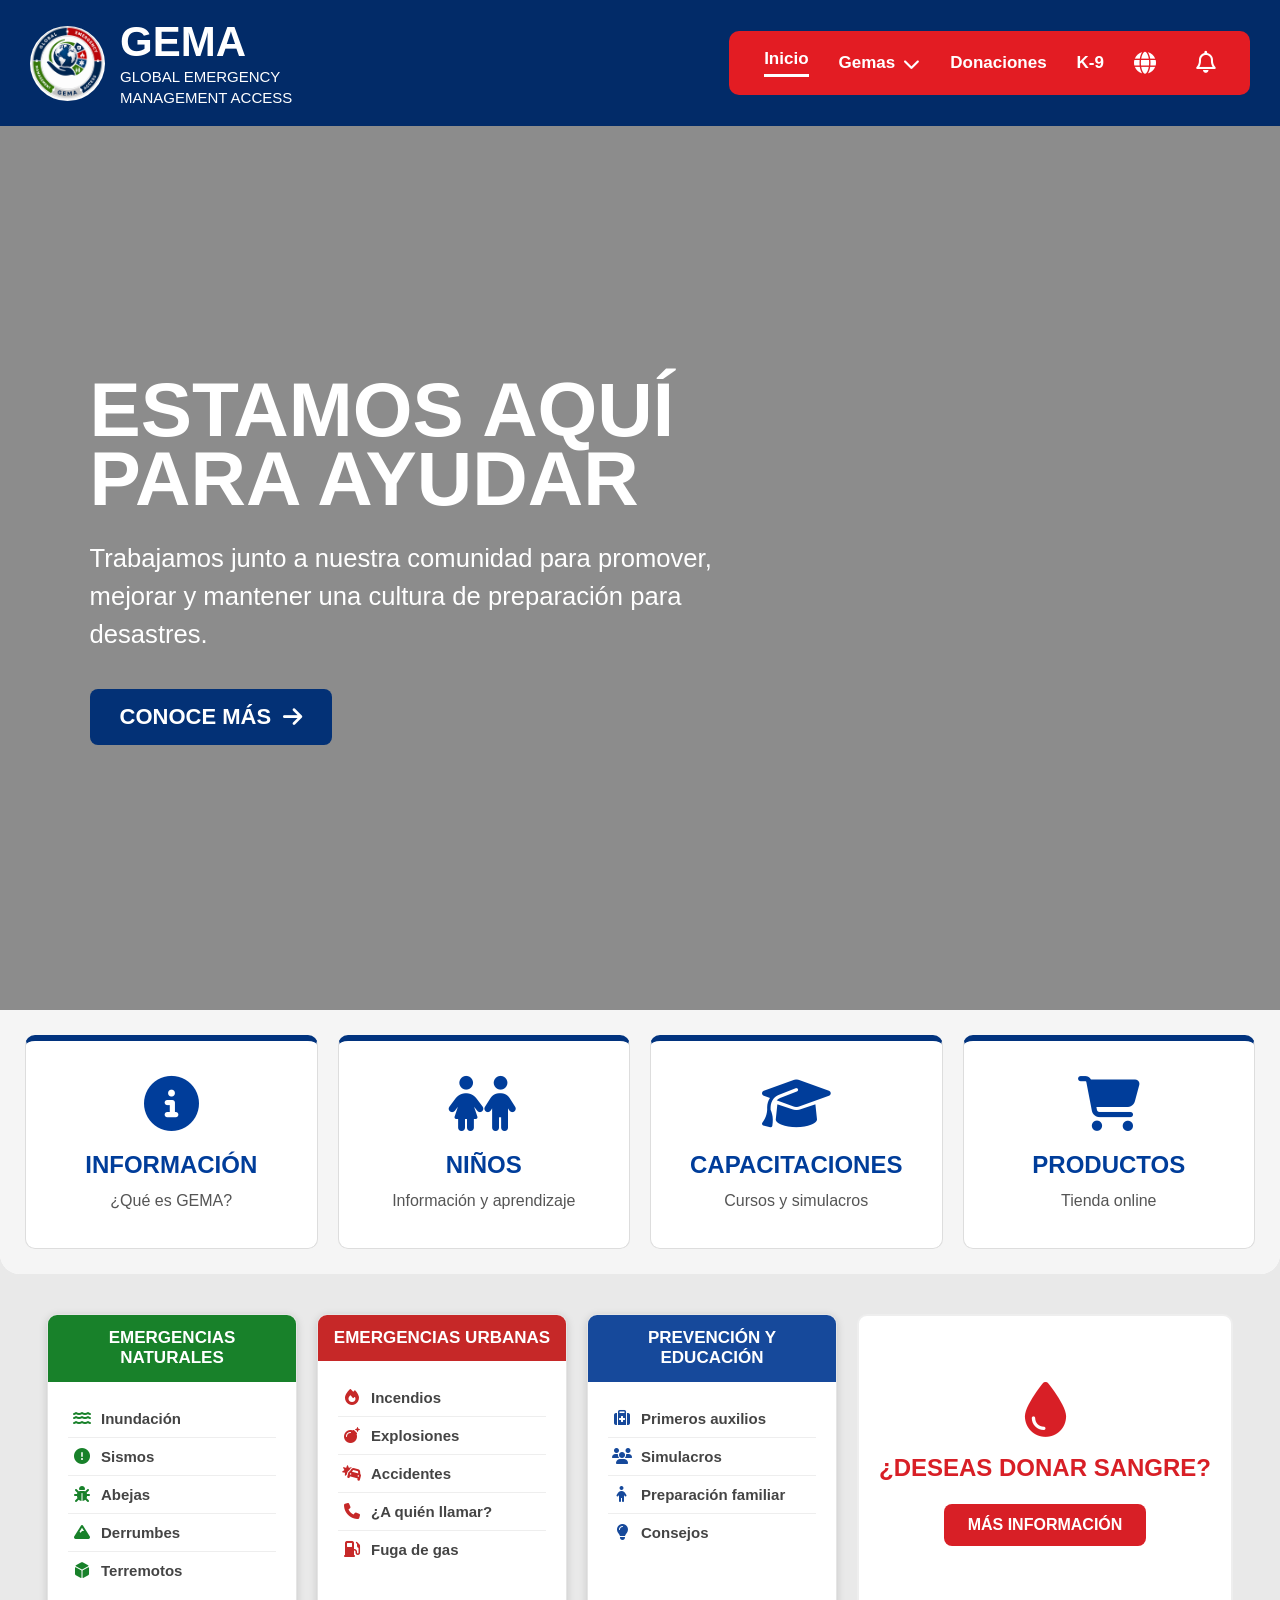
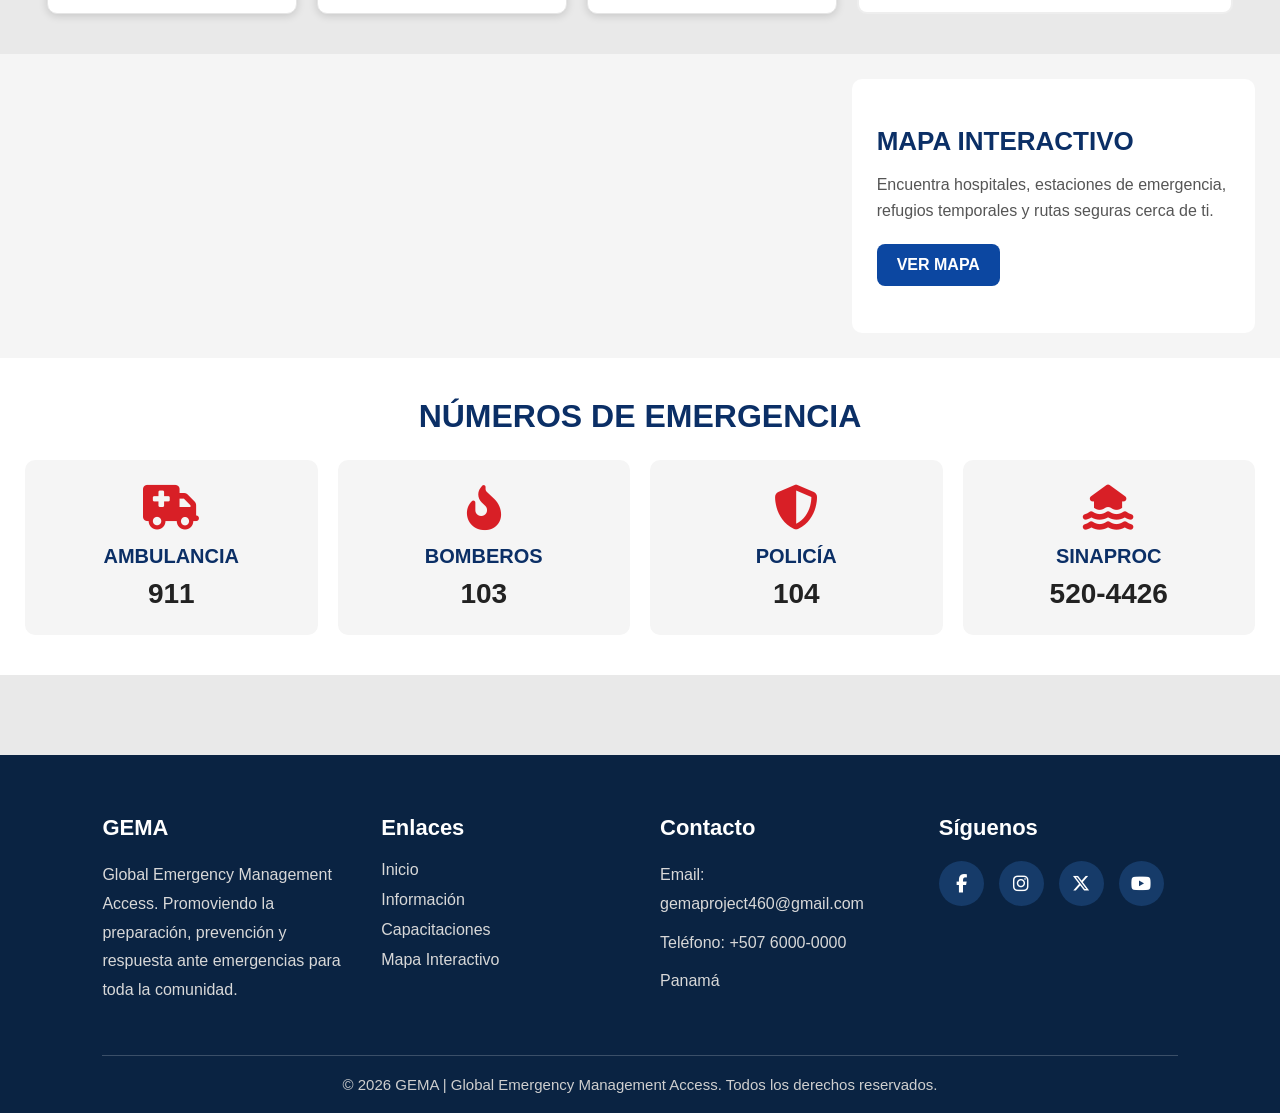
==== index.html @ d44d64e7 "upload files" ====
<!DOCTYPE html>
<html lang="es">
<head>
    <meta charset="UTF-8">
    <meta name="viewport" content="width=device-width, initial-scale=1.0">
    <title>GEMA</title>

    <!-- CONEXIÓN CSS -->
    <link rel="stylesheet" href="index.css">   <!-- Unir con el css -->

    <link rel="icon" href="Imagenes/LOGO-removebg.png" type="image/x-icon">  <!-- Icono de la pestaña -->

    <!-- ICONOS -->
    <link rel="stylesheet"
    href="https://cdnjs.cloudflare.com/ajax/libs/font-awesome/6.5.1/css/all.min.css">
</head>

 <body>

    <!-- CONTENEDOR -->
    <div class="contenedor">

<header class="header">

    <!-- PARTE SUPERIOR -->
    <div class="header-top">

        <div class="logo-box">

            <img src="Imagenes/LOGO.png" alt="logo">

            <div class="logo-texto">
                <h1>GEMA</h1>
                <p>
                    GLOBAL EMERGENCY <br>
                    MANAGEMENT ACCESS
                </p>
            </div>

        </div>

    </div>

    <!-- PARTE INFERIOR -->
    <div class="header-bottom">

        <nav class="navbar">

    <a href="index.html" class="active" id="inicio" data-i18n="inicio">Inicio</a>
    
    <!-- DROPDOWN -->
    <div class="dropdown">

        <button class="dropbtn" id="gemas">
<span data-i18n="gemas">Gemas</span>
<i class="fa-solid fa-chevron-down"></i>
</button>

        <div class="dropdown-content">
            <div class="texto-dropdown"> 
              <a href="informacion.html" id="infoMenu" data-i18n="informacion">Información</a>
              <a href="niños.html" target="_blank" id="ninosMenu" data-i18n="ninos">Niños</a>
              <a href="capacitaciones.html" id="capacitacionesMenu" data-i18n="capacitaciones">Capacitaciones</a>
              <a href="productos.html" id="productosMenu" data-i18n="productos">Productos</a>

            </div>
        </div>

    </div>

<a href="donaciones.html" id="datos-pais" data-i18n="pais">Donaciones</a>

<a href="k9.html" id="K-9" > K-9 </a>


    
<!--FUNCIONES DE ICONOS DEL NAV-->
<div class="icons">

    <!-- Traducción -->
    <div class="dropdown">

        <i class="fa-solid fa-globe"></i>

        <div class="dropdown-menu">
         <a href="#" onclick="cambiarIdioma('es')">
🇵🇦 Español
</a>

            <a href="#" onclick="cambiarIdioma('en')">
🇺🇸 English
</a>
        </div>

    </div>


    <!-- Notificaciones -->
     <div class="icons"></div>

    <a href="monitoreo.html" class="bell-link">
    <i class="fa-regular fa-bell"></i>
</a>

</div>

        
</nav>

</div>

</header>

       
<section class="hero">

    <!-- Video de fondo -->
    <video class="hero-video" autoplay muted loop playsinline>
        <source src="Imagenes/videos/videoindex.mp4" type="video/mp4">
        Tu navegador no soporta videos HTML5.
    </video>

    <!-- Capa oscura -->
    <div class="hero-overlay"></div>

    <!-- Contenido del Hero -->
      <div class="hero-texto">
            <h2 data-i18n="heroTitulo">ESTAMOS AQUÍ <br> PARA AYUDAR</h2>

            <p data-i18n="heroTexto">Trabajamos junto a nuestra comunidad
    para promover, mejorar y mantener
    una cultura de preparación para desastres.</p>
   <a href="https://engage.cloud.microsoft/main/org/superate.org/groups/eyJfdHlwZSI6Ikdyb3VwIiwiaWQiOiIyMTA0NzYyMjY2ODk0MzM2In0" target="_blank"  class="btn">
    <span data-i18n="conoceMas">CONOCE MÁS</span>
    <i class="fa-solid fa-arrow-right"></i>
</a>
    </div>

</section>



       

        
        <section class="cards"> 
            <div class="card">
                <a href="informacion.html" class="lineabotones">
                <i class="fa-solid fa-circle-info"></i>
               <h3 data-i18n="cardInfo">INFORMACIÓN</h3>
               <p data-i18n="textoInfo">¿Qué es GEMA?</p>
            
                </a>
            </div>

            <div class="card">
                 <a href="niños.html" target="_blank" class="lineabotones">
                <i class="fa-solid fa-children"></i>
                <h3 data-i18n="cardNinos">NIÑOS</h3>
               <p data-i18n="textoNinos">Información y aprendizaje</p>
                 </a>
            </div>

            <div class="card">
                 <a href="capacitaciones.html" class="lineabotones">
                <i class="fa-solid fa-graduation-cap"></i>
              <h3 data-i18n="cardCapacitaciones">CAPACITACIONES</h3>
              <p data-i18n="textoCapacitaciones">Cursos y simulacros</p>
            </a>
            </div>

            <div class="card">
                <a href="productos.html" class="lineabotones">
                <i class="fa-solid fa-cart-shopping"></i>
                <h3 data-i18n="cardProductos">PRODUCTOS</h3>
                <p data-i18n="textoProductos">Tienda online</p>
                </a>
             </div>

        </section>

    </div>

<!-- Contenedor principal que guarda todas las tarjetas -->
<div class="emergencia-grid">

    <!-- Tarjeta 1 -->
    <a href="naturales.html" class="tarjeta-link">

    <div class="emergencia-box verde">

        <h3 data-i18n="emergenciasNaturales">
            EMERGENCIAS NATURALES
        </h3>

        <ul>
            <li data-i18n="inundacion">Inundación</li>
            <li data-i18n="sismos">Sismos</li>
            <li data-i18n="abejas">Abejas</li>
            <li data-i18n="derrumbes">Derrumbes</li>
            <li data-i18n="terremotos">Terremotos</li>
        </ul>

    </div>

</a>
    <!-- Tarjeta 2 -->
    <a href="urbanas.html" class="tarjeta-link">
    <div class="emergencia-box rojo">
        <!-- Título -->
        <h3 data-i18n="emergenciasUrbanas"  >EMERGENCIAS URBANAS</h3>

        <!-- Lista -->
        <ul>

            <li data-i18n="incendios">Incendios</li>
            <li data-i18n="explosiones">Explosiones</li>
            <li data-i18n="accidentes">Accidentes</li>
            <li data-i18n="aQuienLlamar">¿A quién llamar?</li>
            <li data-i18n="fugaGas"> Fuga de gas</li>

        </ul>
    </div>
    </a>

    <!-- Tarjeta 3 -->

    <a href="prevencion.html" class="tarjeta-link">
    <div class="emergencia-box azul">

        <!-- Título -->
       <h3 data-i18n="prevencion">
PREVENCIÓN Y EDUCACIÓN
</h3>

        <!-- Lista -->
        <ul>

            <li data-i18n="primerosAuxilios" >Primeros auxilios</li>
            <li data-i18n="simulacros" >Simulacros</li>
            <li data-i18n="preparacionFamiliar" >Preparación familiar</li>
            <li data-i18n="consejos" >Consejos</li>

        </ul>
    </div>
    </a>
     
        <!-- DONAR SANGRE --> 
        <div class="donar-box">
    
            <i class="fa-solid fa-droplet"></i>
            <h3 data-i18n="donarSangre">
                ¿DESEAS DONAR SANGRE?
            </h3>

            <a href="sangre.html" class="btn-donar">
                <span data-i18n="masInfo">
                    MÁS INFORMACIÓN
                </span>
            </a>

        </div>

    </div>

</section>

<!-- MAPA INTERACTIVO -->      
<section class="mapa-section">

    <!-- MAPA IZQUIERDA -->
    <div class="mapa-box">

        <iframe
            src="https://www.google.com/maps?q=Panama&output=embed"
            width="100%"
            height="250"
            style="border:0;"
            allowfullscreen=""
            loading="lazy">
        </iframe>

    </div>

    <!-- TEXTO DERECHA -->    
    <div class="mapa-info">

        <h3 data-i18n="mapa">
            MAPA INTERACTIVO
        </h3>

        <p data-i18n="mapaTexto">
            Encuentra hospitales, estaciones de emergencia,
            refugios temporales y rutas seguras cerca de ti.
        </p>

        <a href="mapa.html" target="_blank" class="btn-mapa">
          <span data-i18n="verMapa">
            VER MAPA
        </span>
        </a>

    </div>

</section>

<!-- NÚMEROS DE EMERGENCIA -->        
<section class="numeros-emergencia">

    <h2 data-i18n="numerosEmergencia">
NÚMEROS DE EMERGENCIA
</h2>

<a href="https://sume911.pa/" target="_blank" class="linkbotones"> <!--Elimina la linea que aparece al linkear el botón con el href-->
    <div class="numeros-grid">    <!--clase de todos los botones de numeros de emergencias-->
        <div class="numero-card">
            <i class="fa-solid fa-truck-medical"></i>
            <h3 data-i18n="ambulancia">
                AMBULANCIA
            </h3>
            <p>911</p>  
        </div>
    </a>

        <div class="numero-card">
            <a href="https://www.bomberos.gob.pa/" target="_blank" class="linkbotones">
            <i class="fa-solid fa-fire-flame-curved"></i>
            <h3 data-i18n="bomberos">
                BOMBEROS
            </h3>
            <p>103</p>
            </a>               <!--por el "</a>" antes de el "</div>" que cierra el number card-->
        </div>
        

        <div class="numero-card">
            <a href="https://www.policia.gob.pa/" target="_blank" class="linkbotones">
            <i class="fa-solid fa-shield-halved"></i>
            <h3 data-i18n="policia">
                POLICÍA
            </h3>
            <p>104</p>
            </a>
        </div>

        <div class="numero-card">
            <a href="https://www.sinaproc.gob.pa/" target="_blank" class="linkbotones">
            <i class="fa-solid fa-house-flood-water"></i>
            <h3 data-i18n="sinaproc">
                SINAPROC
            </h3>
            <p>520-4426</p>
            </a>
        </div>

    </div>

</section>

</body>

<!-- ================= FOOTER ================= -->

<footer class="footer">

    <div class="footer-grid">

        <!-- GEMA -->
        <div class="footer-box">

            <h3 data-i18n="gemaTitulo">GEMA</h3>

            <p data-i18n="gemaDescripcion">
                Global Emergency Management Access.
                Promoviendo la preparación, prevención y respuesta
                ante emergencias para toda la comunidad.
            </p>

        </div>

        <!-- Enlaces -->

        <div class="footer-box">

            <h3 data-i18n="footerEnlaces">Enlaces</h3>

            <a href="Index.html" data-i18n="inicio">Inicio</a>
            <a href="informacion.html" data-i18n="informacion">Información</a>
            <a href="capacitaciones.html" data-i18n="capacitaciones">Capacitaciones</a>
            <a href="mapa.html" target="_blank" data-i18n="mapaInteractivo">Mapa Interactivo</a>

        </div>

        <!-- Contacto -->

        <div class="footer-box">

            <h3 data-i18n="footerContacto">Contacto</h3>

            <p>Email: gemaproject460@gmail.com </p>
            <p data-i18n="telefono">Teléfono: +507 6000-0000</p>
            <p data-i18n="panama">Panamá</p>

        </div>

        <!-- Redes -->

        <div class="footer-box">

            <h3 data-i18n="footerSiguenos">Síguenos</h3>

            <div class="footer-redes">

                <a href="#" target="_blank">
                    <i class="fa-brands fa-facebook-f"></i>
                </a>

                <a href="#">
                    <i class="fa-brands fa-instagram"></i>
                </a>

                <a href="#" target="_blank">
                    <i class="fa-brands fa-x-twitter"></i>
                </a>

                <a href="#" target="_blank">
                    <i class="fa-brands fa-youtube"></i>
                </a>

            </div>

        </div>

    </div>

    <div class="footer-bottom">

        <p data-i18n="footerDerechos">
            © 2026 GEMA | Global Emergency Management Access.
            Todos los derechos reservados.
        </p>

    </div>

</footer>
<script src="index.js"></script>

</html>
---- index.css ----
*{
    margin:0;
    padding:0;
    box-sizing:border-box;
    font-family:Arial, Helvetica, sans-serif;
}

body{
    background:#e9e9e9;
    padding:30px;
     margin:0;
    padding:0;
    box-sizing:border-box;
}

/* CONTENEDOR */

.contenedor{
    width:100%;
    margin:auto;
    background:white;
    border-bottom-left-radius: 20px;
    border-bottom-right-radius: 20px;
    overflow:hidden;
    padding-top: 110px; /* Ajusta según la altura real del header */
}

/*HEADER*/

.header{
    position: fixed;
    top: 0;
    left: 0;
    width: 100%;

    display: flex;
    justify-content: space-between;
    align-items: center;

    background: #022b68;
    padding: 18px 30px;

    z-index: 9999;
    transition: all .3s ease;

    box-sizing: border-box;
}

.header.scrolled{
    box-shadow: 0 6px 20px rgba(0,0,0,.25);
}

/* LOGO */

.logo-box{
    display:flex;
    align-items:center;
    gap:15px;
}

.logo-box img{
    width:75px;
    height:75px;
    border-radius:50%;
    object-fit:cover;
}

.logo-texto h1{
    color:white;
    font-size:42px;
}

.logo-texto p{
    color:white;
    font-size:15px;
    line-height:1.4;
}


/* NAVBAR */
.navbar{
    background:#e31c23;

    display:flex;
    align-items:center;

    gap:30px;

    padding:18px 30px;

    border-radius:10px;
}

/* LINKS */
.navbar a{
    color:rgb(0, 17, 112);

    text-decoration:none;

    font-size:17px;
    font-weight:700;

    transition:.3s;
}

/* HOVER */
.navbar a:hover{
    opacity:.8;
}

/* ACTIVO */
.active{
    border-bottom:3px solid rgb(255, 255, 255);
    padding-bottom:5px;
}

/* DROPDOWN */
.dropdown{
    position:relative;
    display: flex;
    align-items: center;
    z-index: 1000;
}

/* BOTÓN */
.dropbtn{
    background:none;
    border:none;

    color:rgb(255, 255, 255);

    font-size:17px;
    font-weight:700;

    cursor:pointer;

    display:flex;
    align-items:center;
    gap:8px;
}

/* MENÚ */
.dropdown-content{
    display:none;

    position:absolute;

    top:100%;   /* PEGA el menú justo debajo */
    left:0;

    margin-top:0; /* evita espacios */

    background:rgb(0, 17, 112);

    min-width:220px;

    border-radius:10px;

    overflow:hidden;

    z-index:1000;

}



/* LINKS MENÚ */
.dropdown-content a{
    display:block;

    padding:14px 18px;

    color:#002f70;

    font-size:15px;
}

/* HOVER MENÚ */
.dropdown-content a:hover{
    background:#d6d6d684;
}

/* MOSTRAR */
.dropdown:hover .dropdown-content{
    display:block;
}

/* ICONOS */
.icons{
    display:flex;
    gap:18px;

    color:white;

    font-size:20px;

    cursor:pointer;
}


/* TEXTO encima del slide */
.hero-texto {
  position: relative;
  z-index: 2;
  color: white;
  max-width: 500px;
}

.hero-texto h2 {
  font-size: 65px;
  line-height: 1;
  margin-bottom: 20px;
  font-weight: 900;
}

.hero-texto p {
  font-size: 23px;
  line-height: 1.5;
  margin-bottom: 30px;
}


.hero{
    position: relative;
    width:100%;
    height:100vh;
    overflow:hidden;
    margin-top:0;
    display:flex;
    align-items:center;
}

.hero-video{
    position:absolute;
    top:0;
    left:0;
    width:100%;
    height:100%;
    object-fit:cover;
    z-index:1;
}

.hero-overlay{
    position:absolute;
    inset:0;
    background:rgba(0,0,0,.45);
    z-index:2;
}

.hero-texto{
    position:relative;
    z-index:3;

    max-width:650px;

    margin-left:7%;

    color:white;
}

.hero-texto h2{
    font-size:clamp(60px,6vw,110px);
    line-height:.9;
    font-weight:900;
    margin-bottom:25px;
}

.hero-texto p{
    font-size:clamp(20px,2vw,32px);
    line-height:1.5;
    margin-bottom:35px;
}

.btn{
    display:inline-flex;
    align-items:center;
    gap:12px;

    background:#003b91;

    color:#fff;

    padding:16px 34px;

    border-radius:8px;

    text-decoration:none;

    font-size:22px;

    font-weight:bold;

    transition:.3s;
}

.btn:hover{
    background:#0b58c7;
}


/* BOTÓN */

.btn{
    display:inline-flex;
    align-items:center;
    gap:12px;

    background:#033176;
    color:white;

    padding:15px 30px;

    border-radius:8px;
    text-decoration:none;
    font-weight:bold;

    transition:0.3s;
}

.btn:hover{
    background:#08306d;
}

/* CARDS */

.cards{
    display:grid;
    grid-template-columns:repeat(4,1fr);
    gap:20px;
    padding:25px;
    background:#f5f5f5;
}
.card{
    background:white;
    padding:35px 20px;

    text-align:center;
    border-radius:10px;
    border:1px solid #ddd;
    border-top: 6px solid #01337e;

    transition:0.3s;
}

.card:hover{
    transform:translateY(-5px);
    box-shadow:0 4px 10px rgba(0,0,0,0.15);
}

.card i{
    font-size:55px;
    color:#003d9a;
    margin-bottom:20px;
    
}

.card h3{
    color:#003d9a;
    margin-bottom:10px;
    font-size:24px;
}

.card p{
    color:#555;
    line-height:1.5;
}






/* BOTÓN DONAR SANGRE */

.donar-box{
    background:white;
    border:2px solid #eee;
    border-radius:10px;
    text-align:center;
    padding:30px 20px;

    display:flex;
    flex-direction:column;
    justify-content:center;
    align-items:center;
}

/* =========================
   SECCIÓN EMERGENCIAS
========================= */

/* ==========================================================
                SECCIÓN EMERGENCIAS
========================================================== */

.emergencia-grid{
    display:flex;
    align-items:stretch;
    justify-content:center;

    gap:20px;

    width:100%;

    margin-top:40px;
    margin-bottom:40px;

    padding:0 25px;
}


/* ==========================================================
                LAS 3 CAJAS
========================================================== */

.tarjeta-link{
    text-decoration:none;
    color:inherit;

    display:block;

    width:250px;

    flex-shrink:0;
}

.tarjeta-link:hover{
    text-decoration:none;
}


/* ==========================================================
                CAJA GENERAL
========================================================== */

.emergencia-box{

    width:250px;

    min-height:300px;

    background:white;

    border-radius:10px;

    overflow:hidden;

    border:1px solid #e5e5e5;

    box-shadow:0 2px 8px rgba(0,0,0,.15);

    transition:.3s ease;
}


/* Efecto suave */

.tarjeta-link:hover .emergencia-box{

    transform:translateY(-4px);

    box-shadow:0 6px 14px rgba(0,0,0,.18);
}


/* ==========================================================
                    TÍTULOS
========================================================== */

.emergencia-box h3{

    color:white;

    text-align:center;

    padding:13px 8px;

    margin:0;

    font-size:17px;

    font-weight:700;

    line-height:1.2;
}


/* VERDE */

.verde h3{
    background:#18812a;
}


/* ROJO */

.rojo h3{
    background:#c62828;
}


/* AZUL */

.azul h3{
    background:#16499b;
}


/* ==========================================================
                        LISTAS
========================================================== */

.emergencia-box ul{

    list-style:none;

    padding:18px 20px;

    margin:0;
}


/* ==========================================================
                    ELEMENTOS
========================================================== */

.emergencia-box ul li{

    margin:0;

    padding:10px 0;

    font-size:15px;

    color:#444;

    font-weight:600;

    border-bottom:1px solid #eeeeee;
}


/* Quitar línea del último */

.emergencia-box ul li:last-child{
    border-bottom:none;
}


/* ==========================================================
                    ICONOS
========================================================== */

.emergencia-box ul li::before{

    font-family:"Font Awesome 6 Free";

    font-weight:900;

    display:inline-block;

    width:28px;

    margin-right:5px;

    text-align:center;

    font-size:16px;
}


/* NATURALES */

.verde ul li::before{
    color: #18812a ;
}

.verde ul li:nth-child(1)::before{
    content:"\f773";
}

.verde ul li:nth-child(2)::before{
    content:"\f06a";
}

.verde ul li:nth-child(3)::before{
    content:"\f188";
}

.verde ul li:nth-child(4)::before{
    content:"\f6fc";
}

.verde ul li:nth-child(5)::before{
    content:"\f6d1";
}


/* URBANAS */

.rojo ul li::before{
    color:#c62828;
}

.rojo ul li:nth-child(1)::before{
    content:"\f06d";
}

.rojo ul li:nth-child(2)::before{
    content:"\f1e2";
}

.rojo ul li:nth-child(3)::before{
    content:"\f5e1";
}

.rojo ul li:nth-child(4)::before{
    content:"\f095";
}

.rojo ul li:nth-child(5)::before{
    content:"\f52f";
}


/* PREVENCIÓN */

.azul ul li::before{
    color:#16499b;
}

.azul ul li:nth-child(1)::before{
    content:"\f0fa";
}

.azul ul li:nth-child(2)::before{
    content:"\f0c0";
}

.azul ul li:nth-child(3)::before{
    content:"\f1ae";
}

.azul ul li:nth-child(4)::before{
    content:"\f0eb";
}


/* ==========================================================
                    RESPONSIVE
========================================================== */

@media(max-width:1100px){

    .emergencia-grid{
        gap:10px;
        padding:0 10px;
    }

    .tarjeta-link,
    .emergencia-box{
        width:100%;
    }

}


@media(max-width:800px){

    .emergencia-grid{
        flex-wrap:wrap;
    }

    .tarjeta-link{
        width:250px;
    }

}

/* RESPONSIVE */

@media(max-width:900px){

    .emergencia-grid{
        grid-template-columns:1fr;
    }

}

.donar-box i{
    font-size:55px;
    color:#d81f26;
    margin-bottom:15px;
}

.donar-box h3{
    color:#d81f26;
    font-size:24px;
    margin-bottom:20px;
    line-height:1.3;
}

.btn-donar{
    background:#d81f26;
    color:white;
    text-decoration:none;
    padding:12px 24px;
    border-radius:8px;
    font-weight:bold;
    transition:0.3s;
}

.btn-donar:hover{
    background:#b3151c;
    
}
/* ========================
   MAPA INTERACTIVO
======================== */

.mapa-section{
    display:grid;
    grid-template-columns:2fr 1fr;
    gap:20px;

    padding:25px;
    background:#f5f5f5;
}

.mapa-box iframe{
    width:100%;
    border-radius:10px;
}

.mapa-info{
    background:white;
    border-radius:10px;
    padding:25px;

    display:flex;
    flex-direction:column;
    justify-content:center;
}

.mapa-info h3{
    color:#0b2f66;
    font-size:26px;
    margin-bottom:15px;
}

.mapa-info p{
    color:#555;
    line-height:1.6;
    margin-bottom:20px;
}

.btn-mapa{
    background:#0c47a1;
    color:white;
    text-decoration:none;

    padding:12px 20px;
    border-radius:8px;

    font-weight:bold;
    width:max-content;
}

.btn-mapa:hover{
    background:#08306d;
}

/* RESPONSIVE */

@media(max-width:900px){

    .mapa-section{
        grid-template-columns:1fr;
    }

}
/* ==========================
   NÚMEROS DE EMERGENCIA
========================== */

.numeros-emergencia{
    padding:40px 25px;
    background:white;
}

.numeros-emergencia h2{
    text-align:center;
    font-size:32px;
    color:#0b2f66;
    margin-bottom:25px;
}

.numeros-grid{
    text-decoration: none;
    display:grid;
    grid-template-columns:repeat(4,1fr);
    gap:20px;
}

.numero-card{
    background:#f5f5f5;
    padding:25px;
    border-radius:10px;
    text-align:center;
    transition:0.3s;
}

.numero-card:hover{
    transform:translateY(-5px);
    box-shadow:0 4px 12px rgba(0,0,0,0.12);
}

.numero-card i{
    font-size:45px;
    color:#d81f26;
    margin-bottom:15px;
}

.numero-card h3{
    color:#0b2f66;
    margin-bottom:10px;
    font-size:20px;
}

.numero-card p{
    font-size:28px;
    font-weight:bold;
    color:#222;
}

/* RESPONSIVE */

@media(max-width:900px){

    .numeros-grid{
        grid-template-columns:repeat(2,1fr);
    }

}

@media(max-width:600px){

    .numeros-grid{
        grid-template-columns:1fr;
    }

}



/* NAVBAR */
.navbar{
    background:#e31c23;

    display:flex;
    align-items:center;

    gap:30px;

    padding:18px 35px;

    border-radius:10px;

    width:max-content;
}

/* LINKS */
.navbar a{
    color:white;
    text-decoration:none;

    font-size:17px;
    font-weight:700;

    transition:.3s;
}

/* HOVER */
.navbar a:hover{
    opacity:.8;
}

/* LINK ACTIVO */
.active{
    border-bottom:3px solid white;
    padding-bottom:5px;
}

/* ICONOS */
.icons{
    display:flex;
    align-items:center;

    gap:18px;

    color:white;

    font-size:20px;

    cursor:pointer;



    /*CAMPANA*/

.bell-link{
    color: inherit;
    text-decoration: none;
    font-size: 22px;
}
}


/*ESTO ES DEL NAV DE LOS ICONOS*/
.icons{
    display: flex;
    gap: 20px;
    align-items: center;
    font-size: 22px;
}

.icons i{
    cursor: pointer;
 
}



.dropdown{
    position: relative;
    z-index: 1000;
}

.dropdown-menu{
    display: none;

    position: absolute;
    top: 100%;
    left: 0%;

    background: rgb(16, 4, 128);

    border-radius: 10px;

    box-shadow: 0 4px 10px rgba(0,0,0,0.2);

    min-width: 140px;

    margin-top: 0%;


}

.dropdown-menu a{
    display: block;

    padding: 10px;

    text-decoration: none;

    color: rgb(255, 255, 255);
}

.dropdown-menu a:hover{
    background: #f0f0f0;
}

.dropdown:hover .dropdown-menu{
    display: block;
}



/*==================================================
                    FOOTER
==================================================*/

.footer{

    background:#0a2342;
    color:#fff;

    margin-top:80px;

    padding:60px 8% 20px;

}

.footer-grid{

    display:grid;

    grid-template-columns:repeat(auto-fit,minmax(220px,1fr));

    gap:40px;

}

.footer-box h3{

    margin-bottom:20px;

    color:#fff;

    font-size:22px;

}

.footer-box p{

    color:#d8d8d8;

    line-height:1.8;

    margin-bottom:10px;

}

.footer-box a{

    display:block;

    color:#d8d8d8;

    margin-bottom:12px;

    transition:.3s;

}

.footer-box a:hover{

    color:#4da6ff;

    padding-left:6px;

}

.footer-redes{

    display:flex;

    gap:15px;

    margin-top:15px;

}

.footer-redes a{

    width:45px;

    height:45px;

    border-radius:50%;

    background:#163b69;

    display:flex;

    justify-content:center;

    align-items:center;

    color:#fff;

    font-size:18px;

    transition:.3s;

}

.footer-redes a:hover{

    background:#0a5ca8;

    transform:translateY(-5px);

}

.footer-bottom{

    text-align:center;

    margin-top:40px;

    border-top:1px solid rgba(255,255,255,.2);

    padding-top:20px;

    color:#cfcfcf;

    font-size:15px;

}

/*==================================================
                ANIMACIONES
==================================================*/

.hero h1{

    animation:aparecer .8s ease;

}

.hero p{

    animation:aparecer 1.2s ease;

}

.card{

    animation:subir .8s ease;

}

@keyframes aparecer{

    from{

        opacity:0;
        transform:translateY(-20px);

    }

    to{

        opacity:1;
        transform:translateY(0);

    }

}

@keyframes subir{

    from{

        opacity:0;
        transform:translateY(30px);

    }

    to{

        opacity:1;
        transform:translateY(0);

    }

}

/*==================================================
                RESPONSIVE TABLET
==================================================*/

@media(max-width:992px){

.hero{

    min-height:300px;

}

.hero h1{

    font-size:42px;

}

.hero p{

    font-size:17px;

}

.section-title{

    font-size:30px;

}

.category h2{

    font-size:28px;

}

}

/*==================================================
                RESPONSIVE MÓVIL
==================================================*/

@media(max-width:768px){

.hero{

    min-height:250px;

    padding:40px 20px;

}

.hero h1{

    font-size:34px;

}

.hero p{

    font-size:16px;

}

.info-box{

    padding:25px;

}

.section-title{

    font-size:26px;

}

.category h2{

    font-size:24px;

}

.card img{

    height:200px;

}

.card-content{

    padding:20px;

}

.card-content h3{

    font-size:20px;

}

.footer{

    text-align:center;

}

.footer-redes{

    justify-content:center;

}

}

/*==================================================
            CELULARES PEQUEÑOS
==================================================*/

@media(max-width:480px){

.hero h1{

    font-size:28px;

}

.hero p{

    font-size:15px;

}

.btn{

    width:100%;

}

.card img{

    height:180px;

}

}




a{
    text-decoration: none;
}

a:hover{
    text-decoration: none;
}


.hero{
    position: relative;
    width: 100%;
    height: 100vh;
    overflow: hidden;
}

.hero-video{
    position: absolute;
    top: 50%;
    left: 50%;
    width: 100%;
    height: 100%;
    object-fit: cover;
    transform: translate(-50%, -50%);
    z-index: 1;
}

.hero-overlay{
    position: absolute;
    inset: 0;
    background: rgba(0,0,0,.45);
    z-index: 2;
}

.hero-content{
    position: relative;
    z-index: 3;
    height: 100%;
    display: flex;
    flex-direction: column;
    justify-content: center;
    align-items: center;
    color: white;
    text-align: center;
}

/*==================================================
                RESPONSIVE MÓVIL
==================================================*/

@media(max-width:768px){

.hero{

    min-height:250px;

    padding:40px 20px;

}

.hero h1{

    font-size:34px;

}

.hero p{

    font-size:16px;

}

.info-box{

    padding:25px;

}

.section-title{

    font-size:26px;

}

.category h2{

    font-size:24px;

}

.card img{

    height:200px;

}

.card-content{

    padding:20px;

}

.card-content h3{

    font-size:20px;

}

.footer{

    text-align:center;

}

.footer-redes{

    justify-content:center;

}

}

/*==================================================
            CELULARES PEQUEÑOS
==================================================*/

@media(max-width:480px){

.hero h1{

    font-size:28px;

}

.hero p{

    font-size:15px;

}

.btn{

    width:100%;

}

.card img{

    height:180px;

}

}
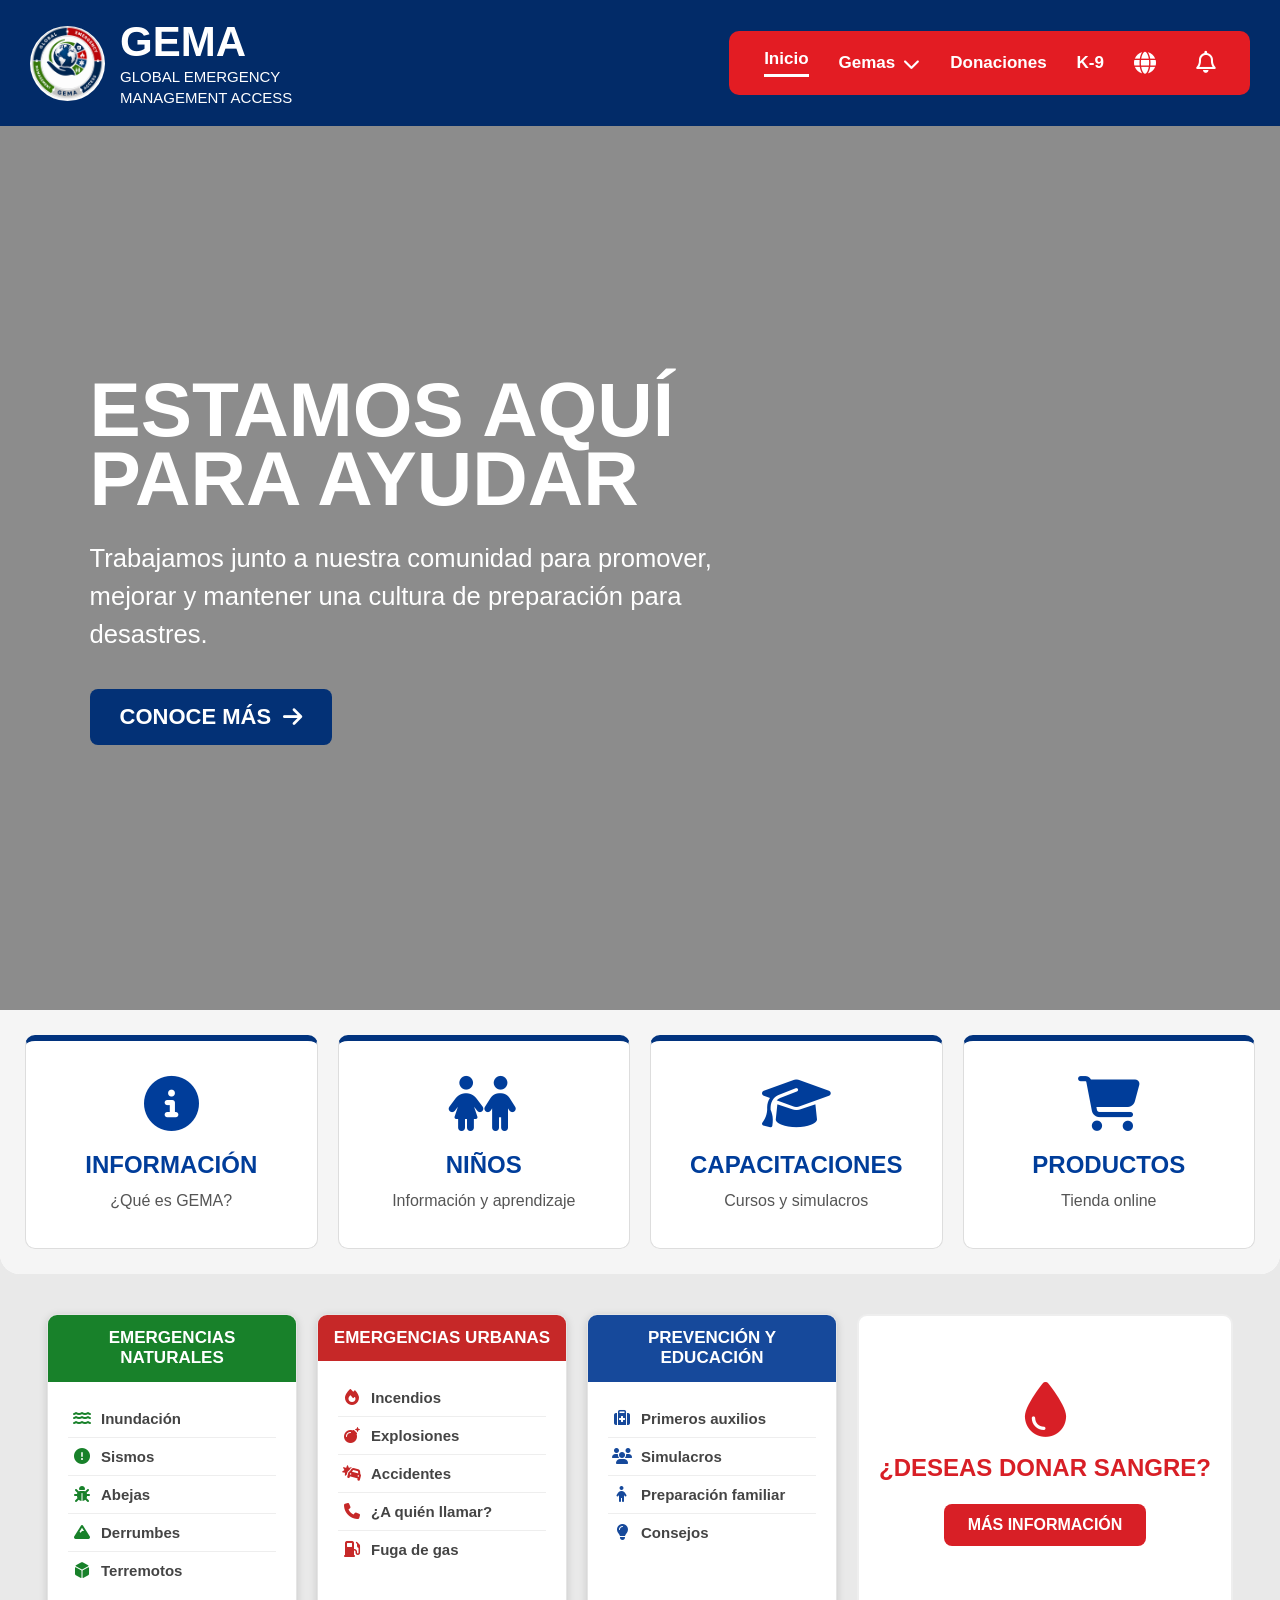
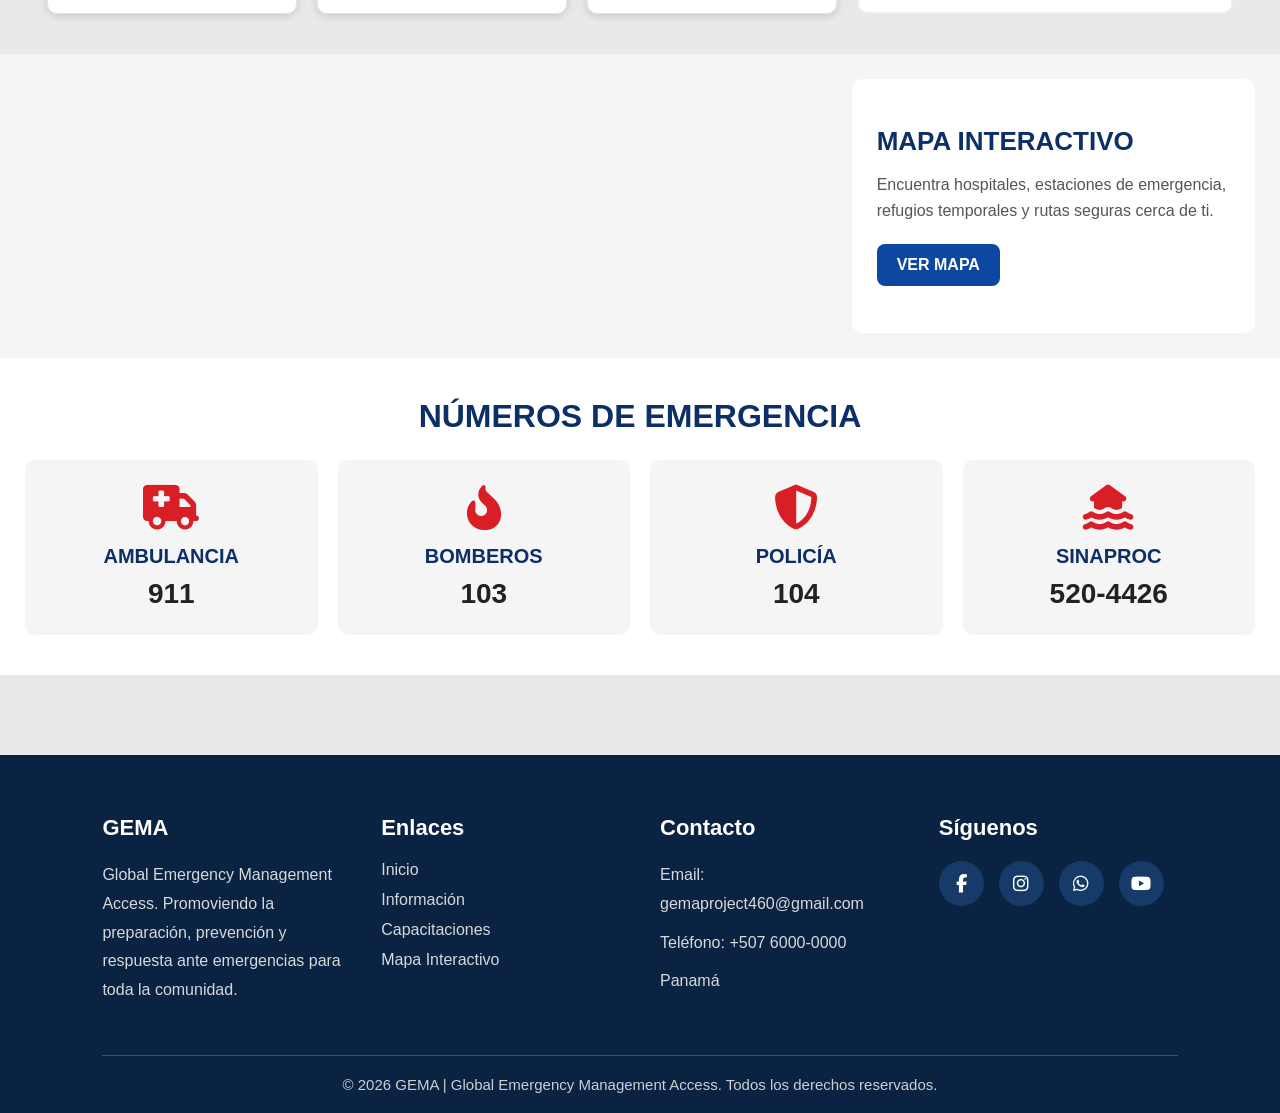
==== commit 17ccecb4: "Update social media links in index.html Updated Instagram and WhatsApp links to point to the correct" ====
--- a/index.html
+++ b/index.html
@@ -415,12 +415,12 @@
                     <i class="fa-brands fa-facebook-f"></i>
                 </a>
 
-                <a href="#">
-                    <i class="fa-brands fa-instagram"></i>
-                </a>
-
-                <a href="#" target="_blank">
-                    <i class="fa-brands fa-x-twitter"></i>
+                <a href="https://www.instagram.com/g.e.m.aofficial?igsi=MXFkcjlnNGMwanE0NA==">
+                    <i class="fab fa-instagram"></i>
+                </a>
+
+                <a href="https://whatsapp.com/channel/0029Vb8Daw42kNFn3OM9pp2z">
+                    <i class="fa-brands fa-whatsapp"></i>
                 </a>
 
                 <a href="#" target="_blank">
